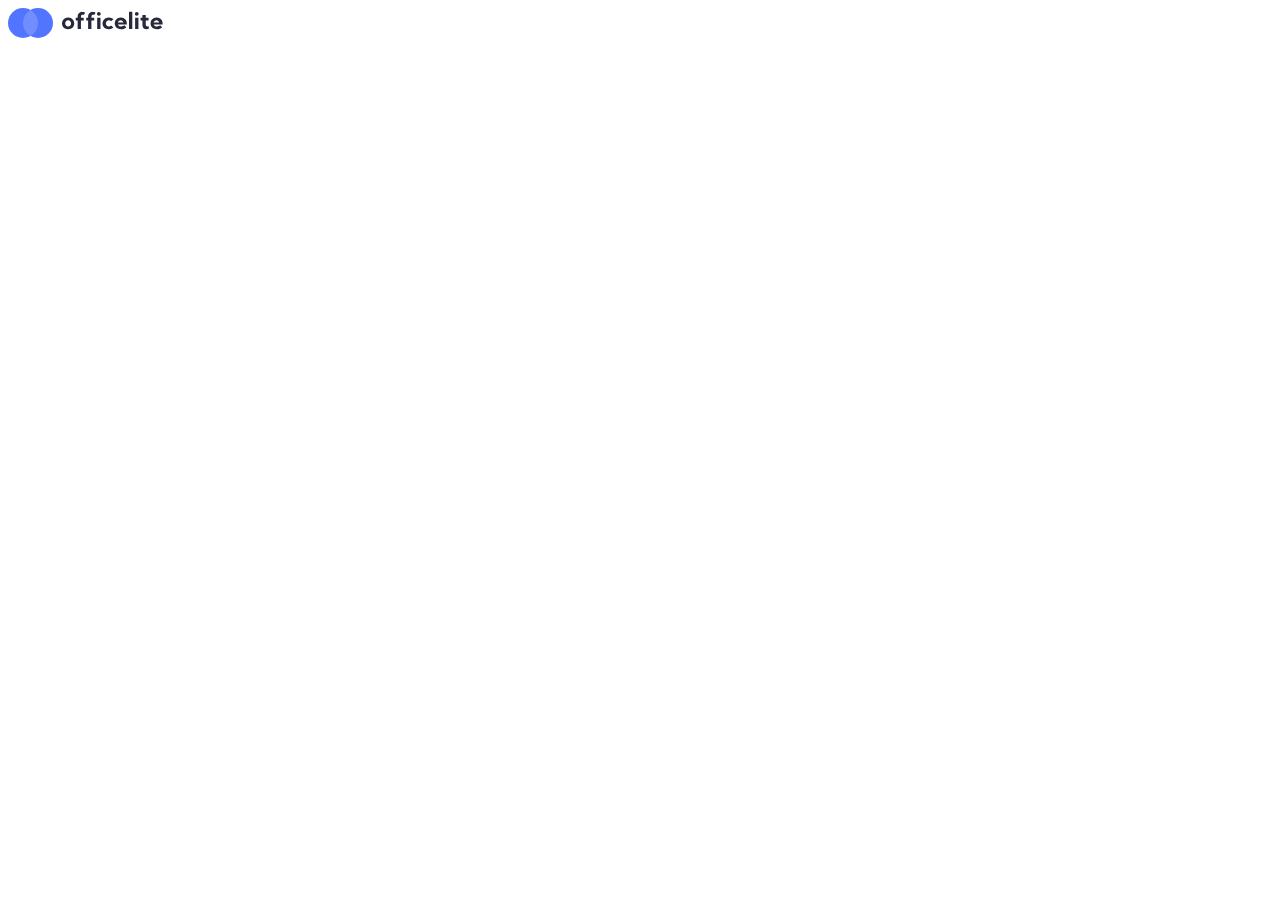
==== signup.html @ 2ea65063 "adding the signup page to github" ====
<!DOCTYPE html>
<html lang="en">
<head>
  <meta charset="UTF-8">
  <meta name="viewport" content="width=device-width, initial-scale=1.0">
  <link rel="preconnect" href="https://fonts.googleapis.com">
  <link rel="preconnect" href="https://fonts.gstatic.com" crossorigin>
  <link href="https://fonts.googleapis.com/css2?family=Kumbh+Sans:wght@100..900&display=swap" rel="stylesheet">
  <title>Officelite coming soon site</title>
</head>
<body>
    <div class="container">
      <header>
          <img src="./public/assets/shared/logo.svg" alt="">
      </header>
    </div>
</body>
</html>
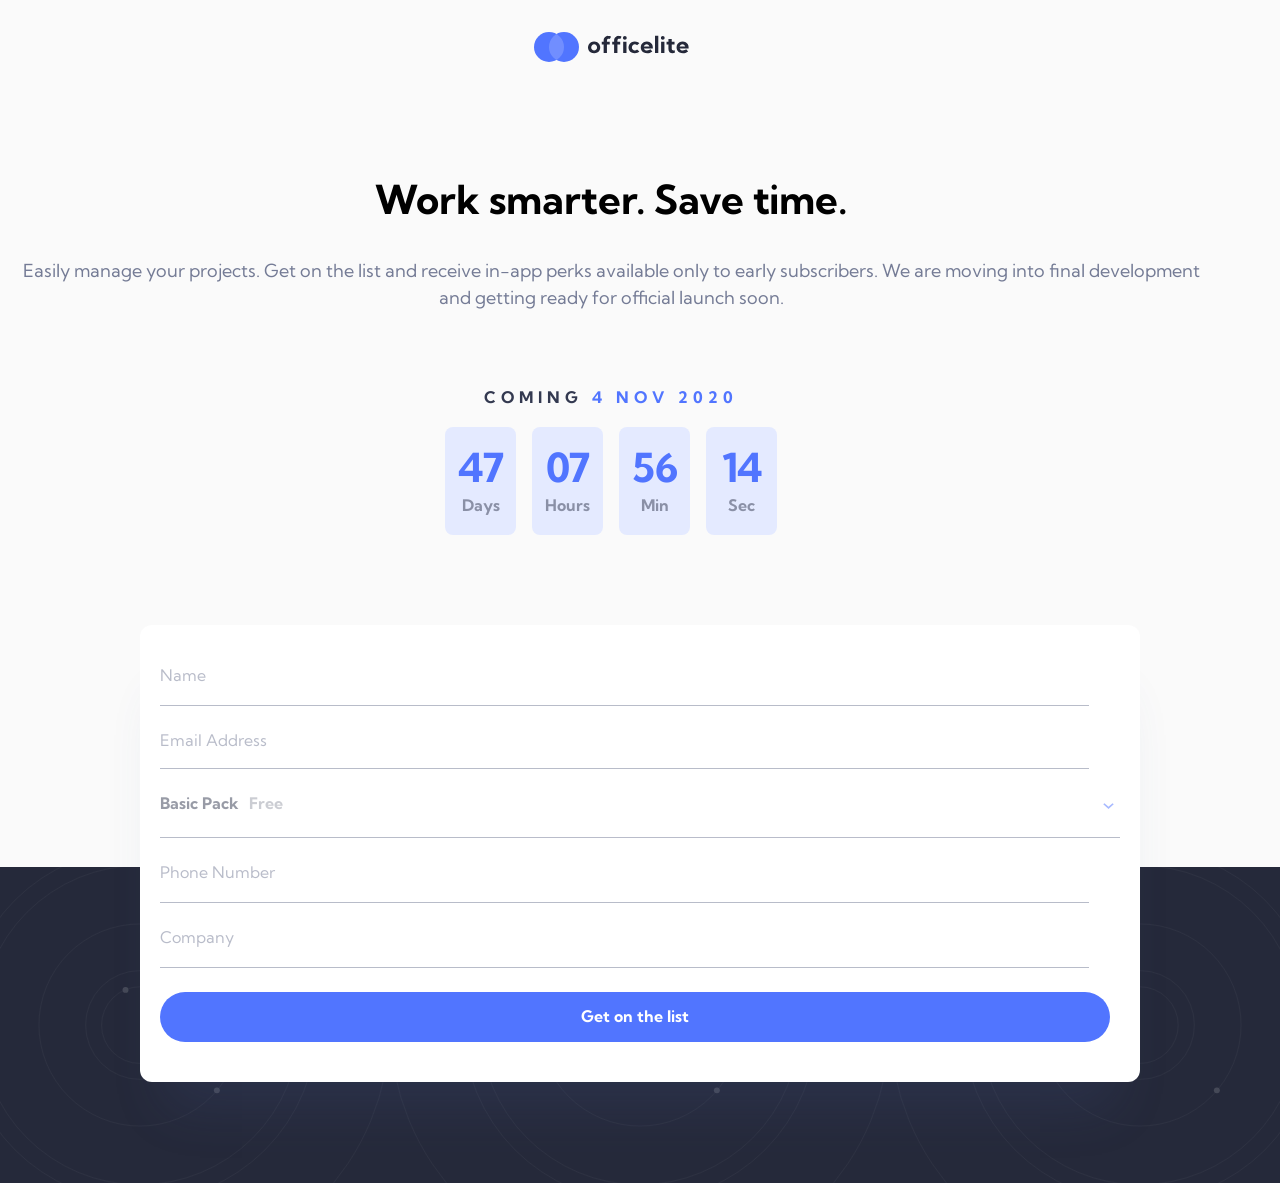
==== commit 3a7cc5e4: "adding to the form section" ====
--- a/signup.html
+++ b/signup.html
@@ -6,13 +6,110 @@
   <link rel="preconnect" href="https://fonts.googleapis.com">
   <link rel="preconnect" href="https://fonts.gstatic.com" crossorigin>
   <link href="https://fonts.googleapis.com/css2?family=Kumbh+Sans:wght@100..900&display=swap" rel="stylesheet">
+  <link rel="stylesheet" href="./public/css/signup.css">
   <title>Officelite coming soon site</title>
 </head>
 <body>
     <div class="container">
       <header>
-          <img src="./public/assets/shared/logo.svg" alt="">
+          <img src="./public/assets/shared/logo.svg" alt="the logo of the website">
       </header>
+
+      <!--- left content section --->
+      <section class="left-content-section">
+          <div class="left-content">
+            <h1>Work smarter. Save time.</h1>
+            <p> Easily manage your projects. Get on the list and receive in-app perks available only to early subscribers. We are moving into final development and getting ready for official launch soon.</p>
+          </div>
+          <div class="countdown-container">
+            <p>Coming <span>4 Nov 2020</span></p>
+          <div class="countdown-timer">
+
+            <!---- timer-card-1 ---->
+              <div class="timer-card">
+                <h1>47</h1>
+                <p>Days</p>
+              </div>
+            <!---- timer-card-1 ---->
+
+
+            <!---- timer-card-2 ---->
+              <div class="timer-card">
+                <h1>07</h1>
+                <p>Hours</p>
+              </div>
+            <!---- timer-card-2 ---->
+
+
+            <!---- timer-card-3 ---->
+              <div class="timer-card">
+                <h1>56</h1>
+                <p>Min</p>
+              </div>
+            <!---- timer-card-3 ---->
+
+
+            <!---- timer-card-4 ---->
+              <div class="timer-card">
+                <h1>14</h1>
+                <p>Sec</p>
+              </div>
+            <!---- timer-card-4 ---->
+            </div>
+          </div>
+      </section>
+      <!--- left content section --->
     </div>
+
+    <!--- form section --->
+      <section class="form-section">
+          <div class="form-container">
+            <form>
+              <label>Name</label>
+              <input type="text" id="name-input">
+
+              <div class="message">
+                <label>Email Address</label>
+                <span class="error-message">not formatted correctly</span>
+                <input type="text" id="Email-input">
+              </div>
+
+            <!---- select-package- ---->
+              <div class="package-container">
+                <div class="package-info">
+                  <label class="package-title">Basic Pack</label>
+                  <span class="sub-title">Free</span>
+                </div>
+
+                  <button type="button" class="package-toggle">
+                    <img class="arrow-down-icon" src="./public/assets/sign-up/icon-arrow-down.svg" alt="arrow-down-icon">
+                  </button>
+
+                <!---- package-options ---->
+                  <div class="package-menu">
+                    <div class="package-text">
+                      <label class="package-title">Pro Pack</label>
+                      <span class="sub-title">$9.99</span>
+                    </div>
+                    <div class="package-sub">
+                      <label class="package-title">Ultimate Pack</label>
+                      <span class="sub-title">$19.99</span>
+                    </div>
+                  </div>
+                <!---- package-options ---->
+              </div>
+            <!---- select-package- ---->
+
+            <label>Phone Number</label>
+            <input type="number" id="number-input">
+
+            <label>Company</label>
+            <input type="text" id="company-input">
+
+            <button type="button" class="form-btn">Get on the list</button>
+
+            </form>
+          </div>
+      </section>
 </body>
 </html>
--- a/public/css/signup.css
+++ b/public/css/signup.css
@@ -0,0 +1,243 @@
+/**** typeography ****/
+
+* {
+  font-family: 'Kumbh Sans', sans-serif;
+}
+
+h1 {
+  font-size: 40px;
+  text-align: center;
+}
+
+p {
+  font-size: 18px;
+  color: #747B95;
+  font-weight: 400;
+  line-height: 27px;
+  text-align: center;
+}
+
+.package-title {
+  font-size: 16px;
+  color: #333950;
+  font-weight: 700;
+  opacity: 1;
+}
+
+.package-info > span {
+  font-size: 16px;
+  color: #333950;
+  opacity: 0.5;
+  font-weight: 700;
+}
+
+
+/**** typeography ****/
+
+
+
+/**** components ****/
+
+label {
+  font-size: 16px;
+  color: #747B95;
+  opacity: 0.5;
+}
+
+input {
+  width: 95%;
+  border: none;
+  padding-left: 15px;
+  border-bottom: 1px solid #747B95;
+  opacity: 0.5;
+  margin-bottom: 24px;
+  cursor: pointer;
+  outline: none;
+}
+
+.package-toggle {
+  background: transparent;
+  display: flex;
+  border: none;
+}
+
+.form-btn {
+  padding: 12px 40px;
+  border-radius: 999px;
+  background-color:#5175FF ;
+  font-size: 16px;
+  font-weight: 700;
+  color: #fff;
+  line-height: 25.6px;
+  border: none;
+  width: 99%;
+}
+
+.arrow-down-icon {
+  width: 11px;
+  height: 5.5px;
+}
+
+span {
+  color: #5175FF;
+}
+
+.error-message {
+  color: #747B95;
+  font-size: 12px;
+  display: none;
+}
+
+
+/**** body ****/
+
+.container {
+  margin-left: 16px;
+  margin-right: 16px;
+  width: 93%;
+}
+
+body {
+  margin: 0;
+  background-color: #FAFAFA;
+}
+
+/**** body ****/
+
+
+
+
+/**** header section ****/
+
+header {
+  margin: 32px 0px 80px;
+  display: flex;
+  justify-content: center;
+}
+
+/**** header section ****/
+
+
+
+
+/**** left content section ****/
+
+.left-content-section {
+  display: flex;
+  flex-wrap: wrap;
+  justify-content: center;
+}
+
+
+.countdown-container {
+  margin-top: 40px;
+  margin-bottom: 80px;
+}
+
+.countdown-container > p {
+  font-size: 16px;
+  color: #333950;
+  font-weight: 700;
+  line-height: 25.6px;
+  letter-spacing: 5px;
+  text-transform: uppercase;
+}
+
+.countdown-timer {
+  display: flex;
+  flex-wrap: wrap;
+  justify-content: center;
+  gap: 16px;
+}
+
+.timer-card {
+  background-color: #E4EAFF;
+  padding: 16px 12px;
+  border-radius: 8px;
+  width: 47px;
+}
+
+.timer-card > h1 {
+  margin-top: 0px;
+  margin-bottom: 0;
+  color: #5175FF;
+}
+
+.timer-card > p {
+  opacity: 0.5;
+  font-size: 16px;
+  font-weight: 700;
+  color: #333950;
+  margin: 0;
+}
+
+/**** left content section ****/
+
+
+
+
+
+/**** form section ****/
+
+.form-section {
+  background-color: #25293A;
+  height: 316px;
+  margin-top: 252px;
+  background-image: url('/public/assets/sign-up/bg-pattern-side.svg');
+  background-size: 500px;
+  background-position-x: center;
+  background-position-y: center;
+  display: flex;
+  flex-wrap: wrap;
+  justify-content: center;
+}
+
+.form-container {
+  position: relative;
+  width: 75%;
+  background-color: #fff;
+  border-radius: 12px;
+  padding: 40px 20px;
+  box-shadow: 0 50px 50px -25px #4b5c9a29;
+  bottom: 242px;
+}
+
+.message {
+ display: flex;
+ flex-wrap: wrap;
+ justify-content: space-between;
+}
+
+.package-container {
+  display: flex;
+  flex-wrap: wrap;
+  justify-content: space-between;
+  align-items: baseline;
+  border-bottom: 1px solid #747B95;
+  padding: 0px 0px 24px;
+  margin: 0px 0px 24px;
+  opacity: 0.5;
+}
+
+.package-info {
+  display: flex;
+  flex-wrap: wrap;
+  justify-content: space-between;
+  align-items: center;
+  gap: 10px;
+}
+
+.package-menu {
+  display: none;
+}
+
+.package-text {
+  display: flex;
+  flex-wrap: wrap;
+  gap: 10px;
+}
+
+.package-sub {
+  display: flex;
+  gap: 10px;
+}
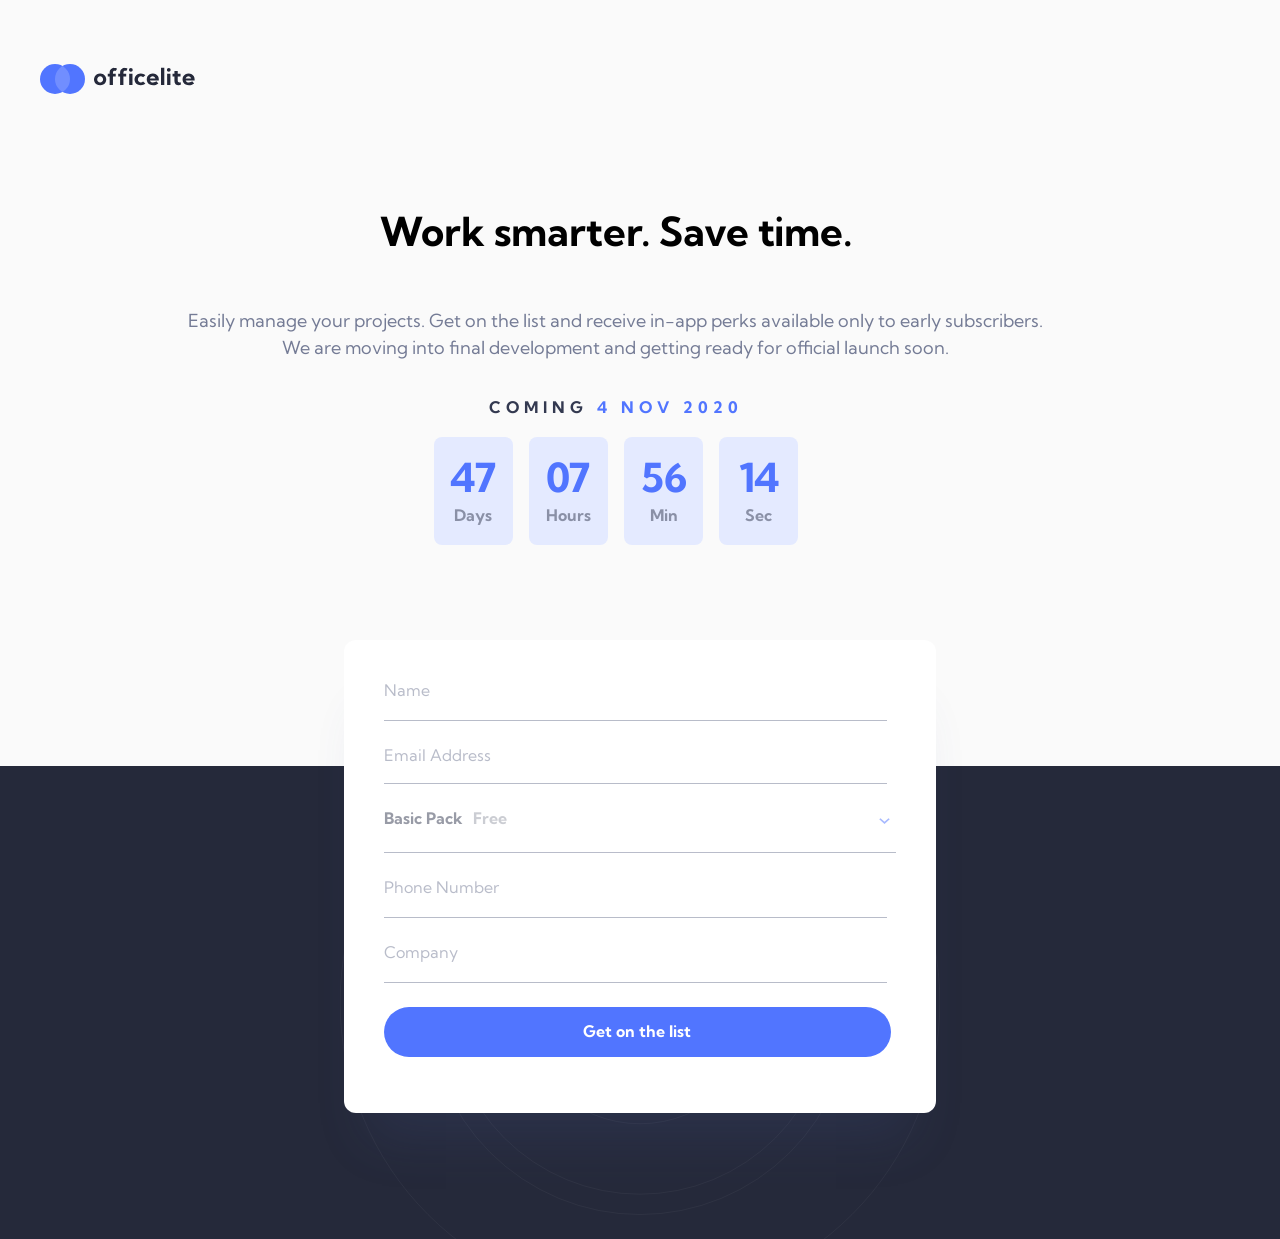
==== commit 7796d33a: "adding media queries tablet" ====
--- a/signup.html
+++ b/signup.html
@@ -111,5 +111,6 @@
             </form>
           </div>
       </section>
+      <script src="./public/js/form.js"></script>
 </body>
 </html>
--- a/public/css/signup.css
+++ b/public/css/signup.css
@@ -240,4 +240,97 @@
 .package-sub {
   display: flex;
   gap: 10px;
+}
+
+/**** form section ****/
+
+
+/**** form section ****/
+
+@media screen and (min-width:768px) {
+  
+  /**** body ****/
+
+  .container {
+    margin-left: 40px;
+    margin-right: 40px;
+    width: 90%;
+  }
+
+  /**** body ****/
+
+
+  /**** header section ****/
+
+  header {
+    display: flex;
+    justify-content: left;
+    margin-top: 64px;
+  }
+
+  /**** header section ****/
+
+  
+  /**** left content section ****/
+
+  .left-content-section {
+    display: flex;
+    flex-wrap: wrap;
+    justify-content: center;
+  }
+
+  .left-content {
+    display: flex;
+    justify-content: center;
+    flex-wrap: wrap;
+    width: 76%;
+  }
+
+  .countdown-container {
+    margin-top: 0;
+    display: flex;
+    flex-wrap: wrap;
+    justify-content: center;
+  }
+
+  .countdown-timer {
+    display: flex;
+    width: 80%;
+  }
+
+  .timer-card {
+    width: 12%;
+  }
+
+  /**** left content section ****/
+
+
+  /**** form section ****/
+
+  .form-section {
+    margin-top: 141px;
+    height: 473px;
+    background-image: url('/public/assets/sign-up/bg-pattern-side.svg');
+    background-repeat: no-repeat;
+    background-size: 600px;
+  }
+
+  .form-container {
+    position: relative;
+    bottom: 126px;
+    padding: 40px;
+    width: 40%;
+  }
+
+  .package-text {
+    display: flex;
+    flex-wrap: wrap;
+    flex-direction: column;
+  }
+
+  .package-sub {
+    display: flex;
+    flex-wrap: wrap;
+  }
+
 }
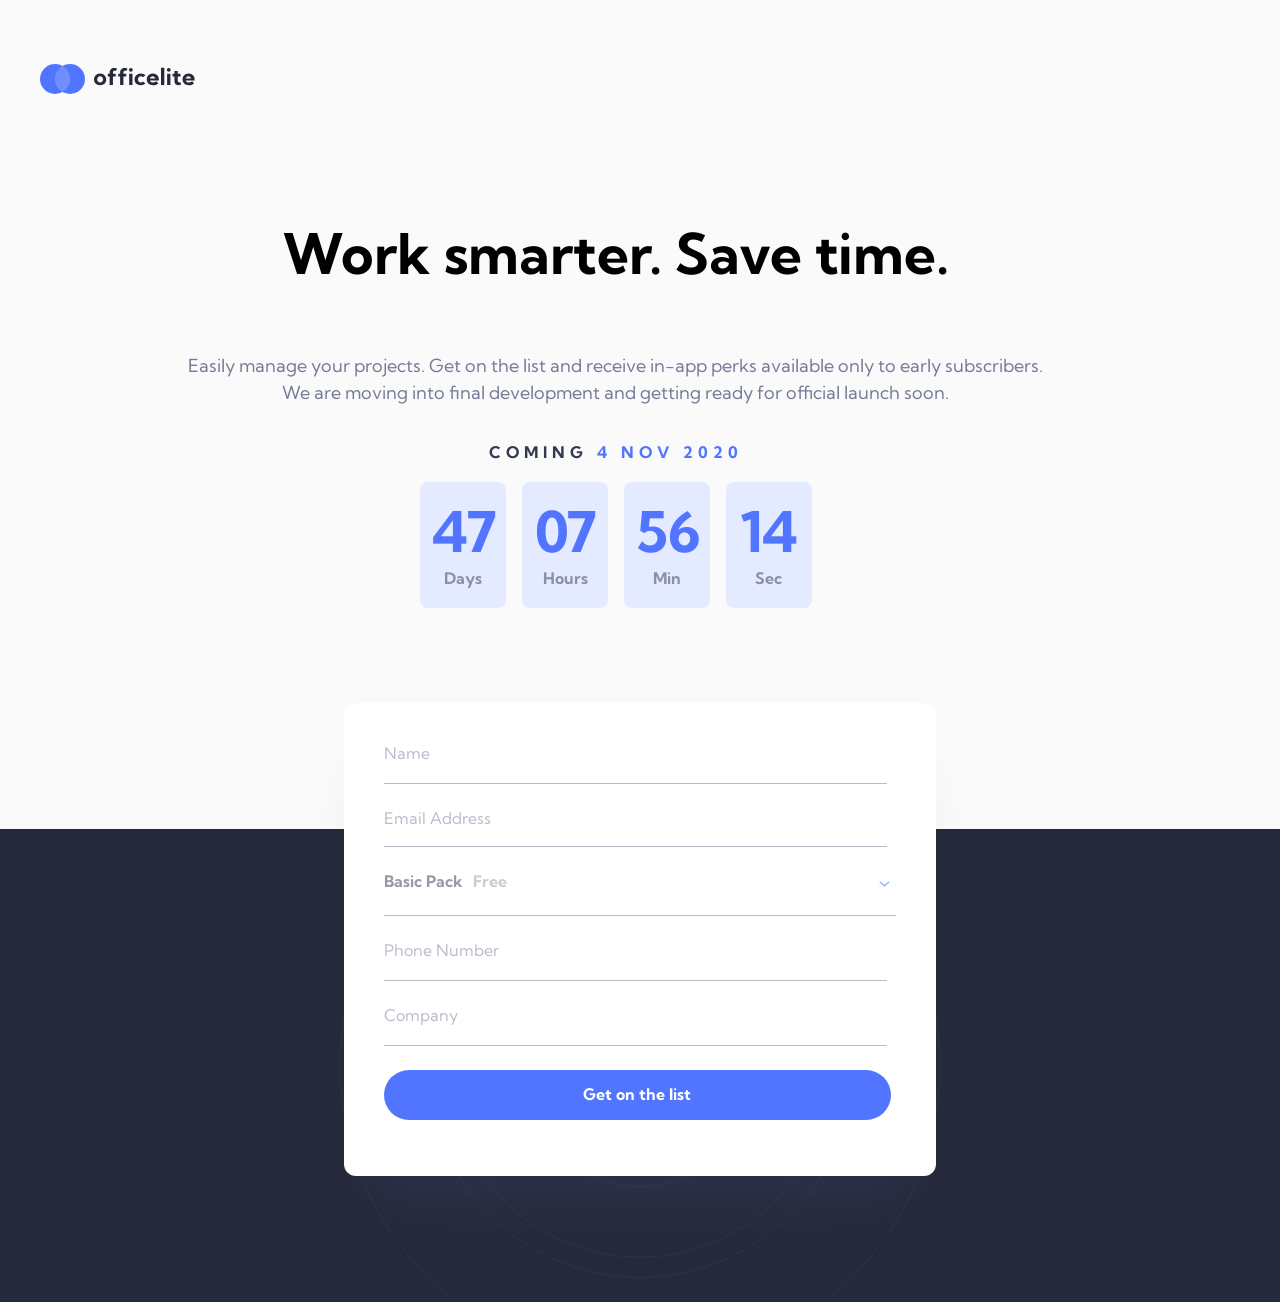
==== commit 7bf66ac8: "updating the media quries desktop" ====
--- a/signup.html
+++ b/signup.html
@@ -80,10 +80,12 @@
                   <label class="package-title">Basic Pack</label>
                   <span class="sub-title">Free</span>
                 </div>
-
+                
+                <!-- package-toggle -->
                   <button type="button" class="package-toggle">
                     <img class="arrow-down-icon" src="./public/assets/sign-up/icon-arrow-down.svg" alt="arrow-down-icon">
                   </button>
+                <!--- package-toggle --->
 
                 <!---- package-options ---->
                   <div class="package-menu">
--- a/public/css/signup.css
+++ b/public/css/signup.css
@@ -55,6 +55,10 @@
   outline: none;
 }
 
+input:focus {
+  border-bottom: 2px solid #5175FF;
+}
+
 .package-toggle {
   background: transparent;
   display: flex;
@@ -248,6 +252,14 @@
 /**** form section ****/
 
 @media screen and (min-width:768px) {
+
+  /**** typeography ****/
+
+  h1 {
+    font-size: 56px;
+    font-weight: 700;
+    line-height: 67.2px;
+  }
   
   /**** body ****/
 
@@ -325,7 +337,6 @@
   .package-text {
     display: flex;
     flex-wrap: wrap;
-    flex-direction: column;
   }
 
   .package-sub {
@@ -333,4 +344,110 @@
     flex-wrap: wrap;
   }
 
+  /**** form section ****/
+}
+
+
+/**** media queries desktop ****/
+
+@media screen and (min-width:1440px) {
+  
+  /**** body ****/
+
+  .container {
+    margin-left: 108px;
+    margin-right: 108px;
+    width: 85%;
+  }
+
+  body {
+    display: flex;
+    flex-direction: row;
+    justify-content: right;
+  }
+
+  /**** body ****/
+
+
+
+  /**** header section ****/
+
+  header {
+    margin-top: 80px;
+  }
+
+  /**** header section ****/
+
+
+  /**** left content section ****/
+
+  .left-content-section {
+    display: flex;
+    flex-wrap: wrap;
+    justify-content: left;
+  }
+
+  .left-content {
+    width: 73%;
+    text-align: left;
+  }
+
+  .left-content > p {
+    text-align: left;
+  }
+
+  .left-content > h1 {
+    margin: 0;
+    text-align: left;
+  }
+
+   /**** left content section ****/
+
+
+  /**** countdown section ****/
+
+    .countdown-container {
+      display: flex;
+      justify-content: left;
+    }
+
+    .countdown-timer {
+      display: flex;
+      justify-content: left;
+    }
+
+    .timer-card {
+      width: 15%;
+    }
+
+   /**** countdown section ****/
+
+
+   /**** form section ****/
+
+   .form-section {
+    display: flex;
+    flex-direction: row;
+    height: 1024px;
+    margin: 0;
+    background-image: url('/public/assets/sign-up/bg-pattern-side.svg');
+    background-size: 1421px;
+    background-position-x: center;
+    background-position-y: bottom;
+   }
+
+   .form-container {
+    position: relative;
+    width: 80%;
+    right: 148px;
+    top: 191px;
+    padding: 40px;
+    height: 409px;
+   }
+
+   .package-container {
+    display: flex;
+    justify-content: space-between;
+   }
+   
 }
